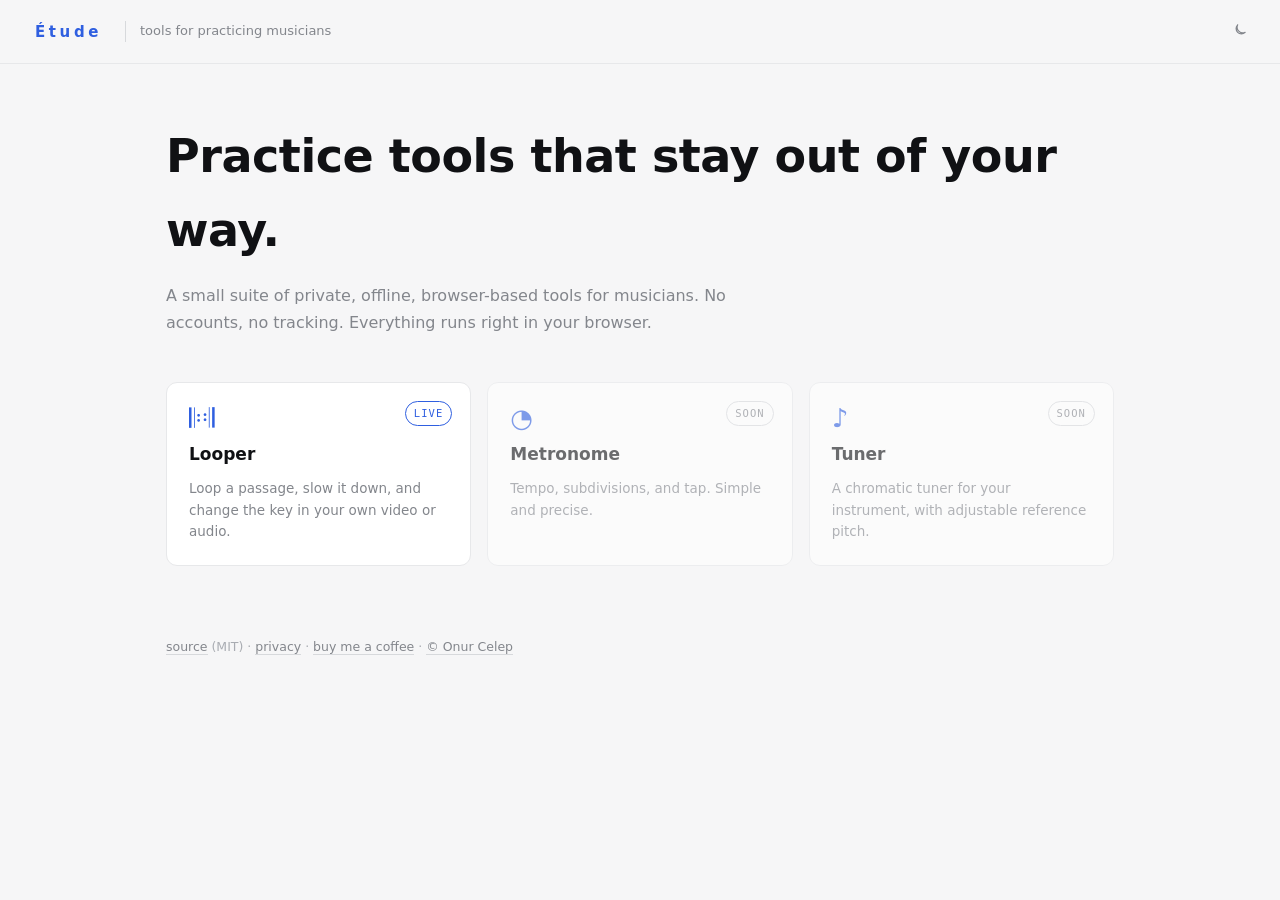
==== index.html @ 8694f166 "Footers: match item order across hub and Looper Both now end with: … · privacy · buy me a coffee · ©" ====
<!DOCTYPE html>
<html lang="en">
<head>
<meta charset="utf-8" />
<meta name="viewport" content="width=device-width, initial-scale=1" />
<title>Etude · tools for practicing musicians</title>
<meta name="description" content="A small suite of private, offline, browser-based tools for practicing musicians. No accounts, no uploads." />
<meta name="theme-color" content="#efeee7" id="themeColor" />
<link rel="icon" href="looper/icon-192.png" />
<script>/* set theme before paint to avoid a flash; ?theme=dark|light (e.g. arriving from the extension) wins and is remembered */try{var _p=new URLSearchParams(location.search).get('theme');if(_p!=='dark'&&_p!=='light')_p=null;var _t=_p||localStorage.getItem('etude.theme')||(matchMedia('(prefers-color-scheme:dark)').matches?'dark':'light');if(_p)localStorage.setItem('etude.theme',_p);document.documentElement.setAttribute('data-theme',_t);}catch(e){}</script>
<link rel="stylesheet" href="shared/theme.css" />
<style>
  .top{position:sticky;top:0;z-index:5;display:flex;align-items:center;gap:14px;flex-wrap:wrap;
       padding:16px 26px;background:color-mix(in srgb,var(--paper) 85%,transparent);
       -webkit-backdrop-filter:blur(12px);backdrop-filter:blur(12px);border-bottom:1px solid var(--line)}
  .top .tag{color:var(--mut);font-size:13px;border-left:1px solid var(--line-2);padding-left:14px}
  .grow{flex:1}
  @media (max-width:640px){ .top .tag{display:none} }

  .wrap{max-width:1000px;margin:0 auto;padding:56px 26px 40px}
  .hero h1{font-size:clamp(30px,6vw,46px);letter-spacing:-.01em;margin:0 0 14px;font-weight:600}
  .hero p{font-size:16px;color:var(--mut);max-width:56ch;margin:0 0 8px;line-height:1.7}

  .tools{margin-top:46px;display:grid;grid-template-columns:repeat(auto-fill,minmax(260px,1fr));gap:16px}
  .tool{display:flex;flex-direction:column;gap:10px;padding:22px;border:1px solid var(--line);border-radius:var(--r);
        background:var(--card);transition:border-color .15s,transform .15s;position:relative;min-height:150px}
  a.tool:hover{border-color:var(--accent);transform:translateY(-2px)}
  .tool .g{font-size:26px;line-height:1;color:var(--accent)}
  .tool h3{margin:0;font-size:17px;font-weight:600}
  .tool p{margin:0;color:var(--mut);font-size:13.5px;line-height:1.6}
  .tool .badge{position:absolute;top:18px;right:18px;font-family:var(--mono);font-size:10.5px;letter-spacing:.1em;
        text-transform:uppercase;color:var(--accent);border:1px solid var(--accent);border-radius:99px;padding:3px 8px}
  .tool.soon{opacity:.6;pointer-events:none}
  .tool.soon .badge{color:var(--mut);border-color:var(--line-2)}

  footer{max-width:1000px;margin:0 auto;padding:30px 26px 60px;color:var(--faint);font-size:12.5px;line-height:1.8}
  footer a{color:var(--mut);border-bottom:1px solid var(--line-2)}
  footer a:hover{color:var(--accent);border-color:var(--accent)}
  footer .sig{margin-top:10px;font-size:12px;color:var(--faint)}

  /* dual identity: serif headings (Score) · hardware panels (Console) */
  .hero h1{font-family:var(--display);font-weight:600}
  .tool h3{font-family:var(--display)}
  [data-theme="dark"] .top{background:rgba(20,19,25,.82)}
  [data-theme="dark"] .tool{background:linear-gradient(180deg,#221f28,#191820);border-color:rgba(255,255,255,.07);
    box-shadow:inset 0 1px 0 rgba(255,255,255,.03),0 14px 34px -24px #000}
  [data-theme="dark"] a.tool:hover{border-color:var(--accent)}
</style>
</head>
<body>
  <div class="top">
    <span class="brand"><svg class="mark" viewBox="0 0 13 24" aria-hidden="true"><rect x="1" y="4" width="2.6" height="16" rx="0.7" fill="currentColor"/><rect x="4.6" y="4" width="1.3" height="16" rx="0.5" fill="currentColor"/><circle cx="8" cy="9" r="1.3" fill="currentColor"/><circle cx="8" cy="15" r="1.3" fill="currentColor"/></svg><span class="title">Étude</span><svg class="mark" viewBox="0 0 13 24" aria-hidden="true"><circle cx="5" cy="9" r="1.3" fill="currentColor"/><circle cx="5" cy="15" r="1.3" fill="currentColor"/><rect x="7.1" y="4" width="1.3" height="16" rx="0.5" fill="currentColor"/><rect x="9.4" y="4" width="2.6" height="16" rx="0.7" fill="currentColor"/></svg></span>
    <span class="tag">tools for practicing musicians</span>
    <span class="grow"></span>
    <button class="icon-btn" id="themeBtn" title="Switch light / dark" aria-label="Switch light or dark theme"></button>
  </div>

  <main class="wrap">
    <section class="hero">
      <h1>Practice tools that stay out of your way.</h1>
      <p>A small suite of private, offline, browser-based tools for musicians. No accounts, no tracking. Everything runs right in your browser.</p>
    </section>

    <section class="tools">
      <a class="tool" href="looper/">
        <span class="badge">live</span>
        <span class="g">𝄆𝄇</span>
        <h3>Looper</h3>
        <p>Loop a passage, slow it down, and change the key in your own video or audio.</p>
      </a>

      <div class="tool soon">
        <span class="badge">soon</span>
        <span class="g">◔</span>
        <h3>Metronome</h3>
        <p>Tempo, subdivisions, and tap. Simple and precise.</p>
      </div>

      <div class="tool soon">
        <span class="badge">soon</span>
        <span class="g">♪</span>
        <h3>Tuner</h3>
        <p>A chromatic tuner for your instrument, with adjustable reference pitch.</p>
      </div>
    </section>
  </main>

  <footer>
    <a href="https://github.com/onurcelep/etude" target="_blank" rel="noopener">source</a> (MIT) ·
    <a href="privacy.html">privacy</a> ·
    <a href="https://buymeacoffee.com/onurcelep" target="_blank" rel="noopener">buy me a coffee</a> ·
    <a href="https://onurcelep.github.io" target="_blank" rel="noopener">© Onur Celep</a>
  </footer>

<script>
  const $ = id => document.getElementById(id);
  const SUN = '<svg width="17" height="17" viewBox="0 0 24 24" fill="none" stroke="currentColor" stroke-width="1.7" stroke-linecap="round"><circle cx="12" cy="12" r="4.1"/><path d="M12 2.6v2.2M12 19.2v2.2M2.6 12h2.2M19.2 12h2.2M5.1 5.1l1.6 1.6M17.3 17.3l1.6 1.6M18.9 5.1l-1.6 1.6M6.7 17.3l-1.6 1.6"/></svg>';
  const MOON = '<svg width="17" height="17" viewBox="0 0 24 24" fill="none" stroke="currentColor" stroke-width="1.7" stroke-linecap="round" stroke-linejoin="round"><path d="M20 14.6A8 8 0 0 1 9.4 4 7 7 0 1 0 20 14.6z"/></svg>';
  function applyTheme(t){
    document.documentElement.setAttribute('data-theme', t);
    const tc = $('themeColor'); if (tc) tc.setAttribute('content', t === 'dark' ? '#121114' : '#efeee7');
    const b = $('themeBtn'); if (b){ b.innerHTML = t === 'dark' ? SUN : MOON; b.title = t === 'dark' ? 'Switch to light' : 'Switch to dark'; }
  }
  $('themeBtn').onclick = () => {
    const next = document.documentElement.getAttribute('data-theme') === 'dark' ? 'light' : 'dark';
    localStorage.setItem('etude.theme', next); applyTheme(next);
  };
  applyTheme(document.documentElement.getAttribute('data-theme') || 'light');
</script>
</body>
</html>
---- shared/theme.css ----
/* Etude shared design system (light "Studio" / dark "Console").
   Every tool links this so the suite stays visually consistent. */
:root{
  --paper:#f6f6f7; --card:#ffffff; --paper-2:#eef0f2;
  --ink:#101114; --mut:#83868c; --faint:#a9acb2;
  --line:#e7e8ea; --line-2:#d7d9dc;
  --accent:#2f5fe0; --accent-2:#244fc4; --accent-soft:rgba(47,95,224,.10);
  --r:11px; --r-sm:7px;
  --mono:"SFMono-Regular",ui-monospace,"DejaVu Sans Mono",Menlo,Consolas,"Courier New",monospace;
  --ui:-apple-system,BlinkMacSystemFont,"Segoe UI",Roboto,system-ui,sans-serif;
}
[data-theme="dark"]{
  --paper:#121114; --card:#1a191e; --paper-2:#24222b;
  --ink:#eeecef; --mut:#918e98; --faint:#6a6772;
  --line:rgba(255,255,255,.09); --line-2:rgba(255,255,255,.18);
  --accent:#e6a94a; --accent-2:#f0b95e; --accent-soft:rgba(230,169,74,.15);
}

*{box-sizing:border-box}
html,body{height:100%}
body{margin:0;font:14px/1.6 var(--ui);color:var(--ink);background:var(--paper);
     -webkit-font-smoothing:antialiased;transition:background .25s,color .25s}
a{color:inherit;text-decoration:none}
::selection{background:var(--accent-soft)}

.mono{font-family:var(--mono)}
.mut{color:var(--mut)}

/* wordmark */
.brand{display:inline-flex;align-items:center;gap:9px}
.brand .rep{color:var(--accent);font-size:18px;line-height:1}
.brand .title{letter-spacing:.24em;font-size:15px;font-weight:600;color:var(--accent)}

/* buttons */
.btn{font:inherit;font-size:13px;cursor:pointer;color:var(--ink);background:transparent;
     border:1px solid var(--line-2);border-radius:var(--r-sm);padding:8px 14px;
     transition:border-color .12s,background .12s,color .12s}
.btn:hover{border-color:var(--accent)}
.btn.primary{background:var(--accent);border-color:var(--accent);color:var(--paper)}
.btn.primary:hover{background:var(--accent-2);border-color:var(--accent-2)}
.icon-btn{border:none;background:transparent;padding:6px;border-radius:var(--r-sm);
     color:var(--mut);cursor:pointer;line-height:1}
.icon-btn:hover{background:var(--paper-2);color:var(--ink)}
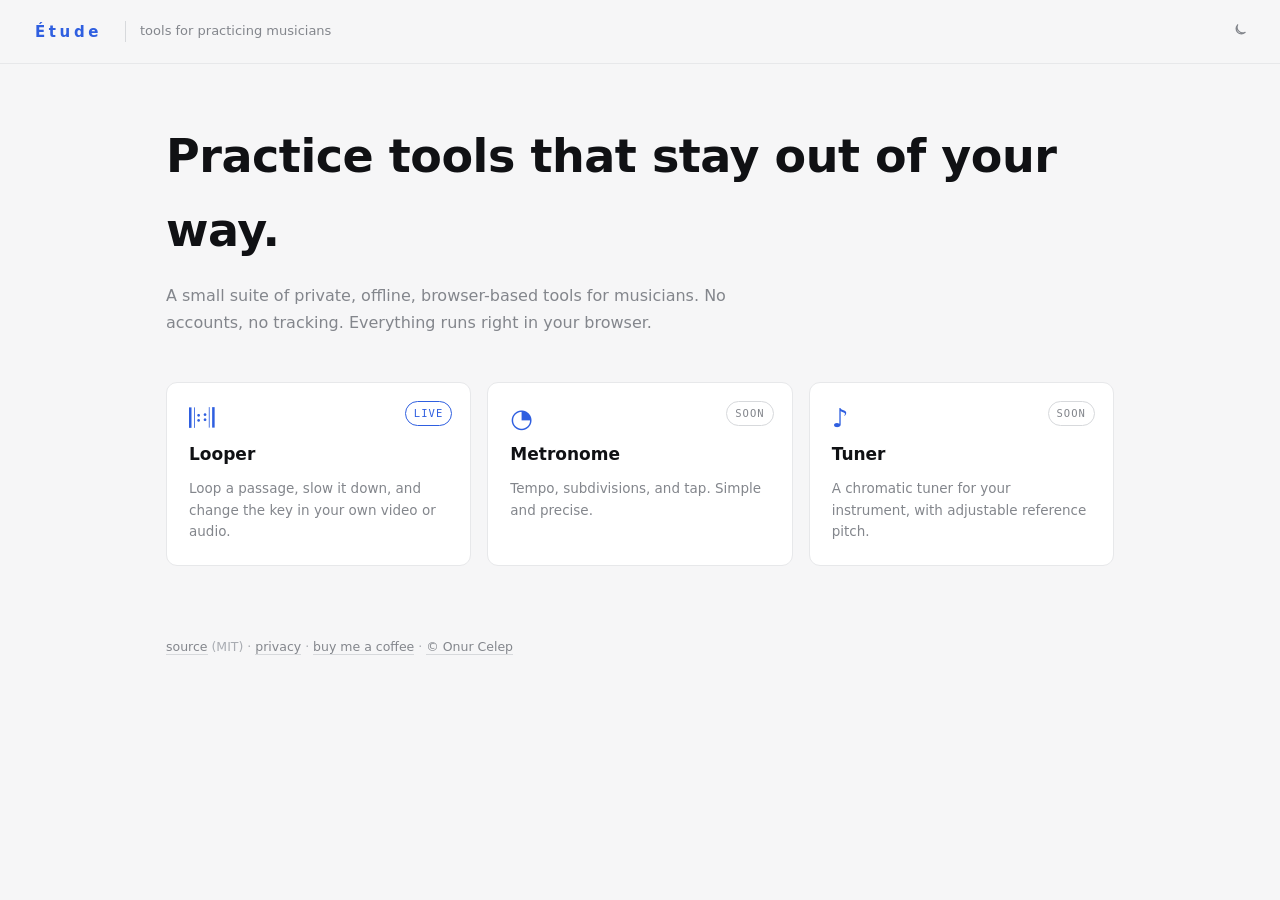
==== commit 17f420f2: "Hub: scroll-in reveals + spring/expo easing + fluid motion polish Vanilla, no-build: IntersectionObs" ====
--- a/index.html
+++ b/index.html
@@ -23,8 +23,8 @@
 
   .tools{margin-top:46px;display:grid;grid-template-columns:repeat(auto-fill,minmax(260px,1fr));gap:16px}
   .tool{display:flex;flex-direction:column;gap:10px;padding:22px;border:1px solid var(--line);border-radius:var(--r);
-        background:var(--card);transition:border-color .15s,transform .15s;position:relative;min-height:150px}
-  a.tool:hover{border-color:var(--accent);transform:translateY(-2px)}
+        background:var(--card);transition:border-color .2s var(--ease-out),transform .35s var(--ease-spring),box-shadow .35s var(--ease-out);position:relative;min-height:150px}
+  a.tool:hover{border-color:var(--accent);transform:translateY(-4px);box-shadow:0 14px 30px -20px rgba(0,0,0,.45)}
   .tool .g{font-size:26px;line-height:1;color:var(--accent)}
   .tool h3{margin:0;font-size:17px;font-weight:600}
   .tool p{margin:0;color:var(--mut);font-size:13.5px;line-height:1.6}
@@ -45,6 +45,13 @@
   [data-theme="dark"] .tool{background:linear-gradient(180deg,#221f28,#191820);border-color:rgba(255,255,255,.07);
     box-shadow:inset 0 1px 0 rgba(255,255,255,.03),0 14px 34px -24px #000}
   [data-theme="dark"] a.tool:hover{border-color:var(--accent)}
+
+  /* motion: scroll-in reveals + spring/expo easing (no build, reduced-motion safe) */
+  :root{--ease-out:cubic-bezier(.2,.8,.2,1);--ease-spring:cubic-bezier(.34,1.3,.5,1);--ease-expo:cubic-bezier(.16,1,.3,1)}
+  @keyframes riseIn{from{opacity:0;translate:0 18px}to{opacity:1;translate:0 0}}
+  .reveal{opacity:0;translate:0 18px}                                      /* translate ≠ transform, so card hover is unaffected */
+  .reveal.in{animation:riseIn .7s var(--ease-expo) both;animation-delay:var(--rd,0ms)}
+  @media (prefers-reduced-motion:reduce){.reveal,.reveal.in{opacity:1;translate:0 0;animation:none}}
 </style>
 </head>
 <body>
@@ -57,26 +64,26 @@
 
   <main class="wrap">
     <section class="hero">
-      <h1>Practice tools that stay out of your way.</h1>
-      <p>A small suite of private, offline, browser-based tools for musicians. No accounts, no tracking. Everything runs right in your browser.</p>
+      <h1 class="reveal" style="--rd:40ms">Practice tools that stay out of your way.</h1>
+      <p class="reveal" style="--rd:130ms">A small suite of private, offline, browser-based tools for musicians. No accounts, no tracking. Everything runs right in your browser.</p>
     </section>
 
     <section class="tools">
-      <a class="tool" href="looper/">
+      <a class="tool reveal" style="--rd:240ms" href="looper/">
         <span class="badge">live</span>
         <span class="g">𝄆𝄇</span>
         <h3>Looper</h3>
         <p>Loop a passage, slow it down, and change the key in your own video or audio.</p>
       </a>
 
-      <div class="tool soon">
+      <div class="tool soon reveal" style="--rd:320ms">
         <span class="badge">soon</span>
         <span class="g">◔</span>
         <h3>Metronome</h3>
         <p>Tempo, subdivisions, and tap. Simple and precise.</p>
       </div>
 
-      <div class="tool soon">
+      <div class="tool soon reveal" style="--rd:400ms">
         <span class="badge">soon</span>
         <span class="g">♪</span>
         <h3>Tuner</h3>
@@ -106,6 +113,18 @@
     localStorage.setItem('etude.theme', next); applyTheme(next);
   };
   applyTheme(document.documentElement.getAttribute('data-theme') || 'light');
+
+  /* scroll-in reveals: add .in when an element scrolls into view (IO, once each) */
+  (function(){
+    var els = document.querySelectorAll('.reveal');
+    if (matchMedia('(prefers-reduced-motion:reduce)').matches || !('IntersectionObserver' in window)) {
+      els.forEach(function(e){ e.classList.add('in'); }); return;
+    }
+    var io = new IntersectionObserver(function(entries){
+      entries.forEach(function(en){ if (en.isIntersecting){ en.target.classList.add('in'); io.unobserve(en.target); } });
+    }, { threshold: 0.14, rootMargin: '0px 0px -6% 0px' });
+    els.forEach(function(e){ io.observe(e); });
+  })();
 </script>
 </body>
 </html>
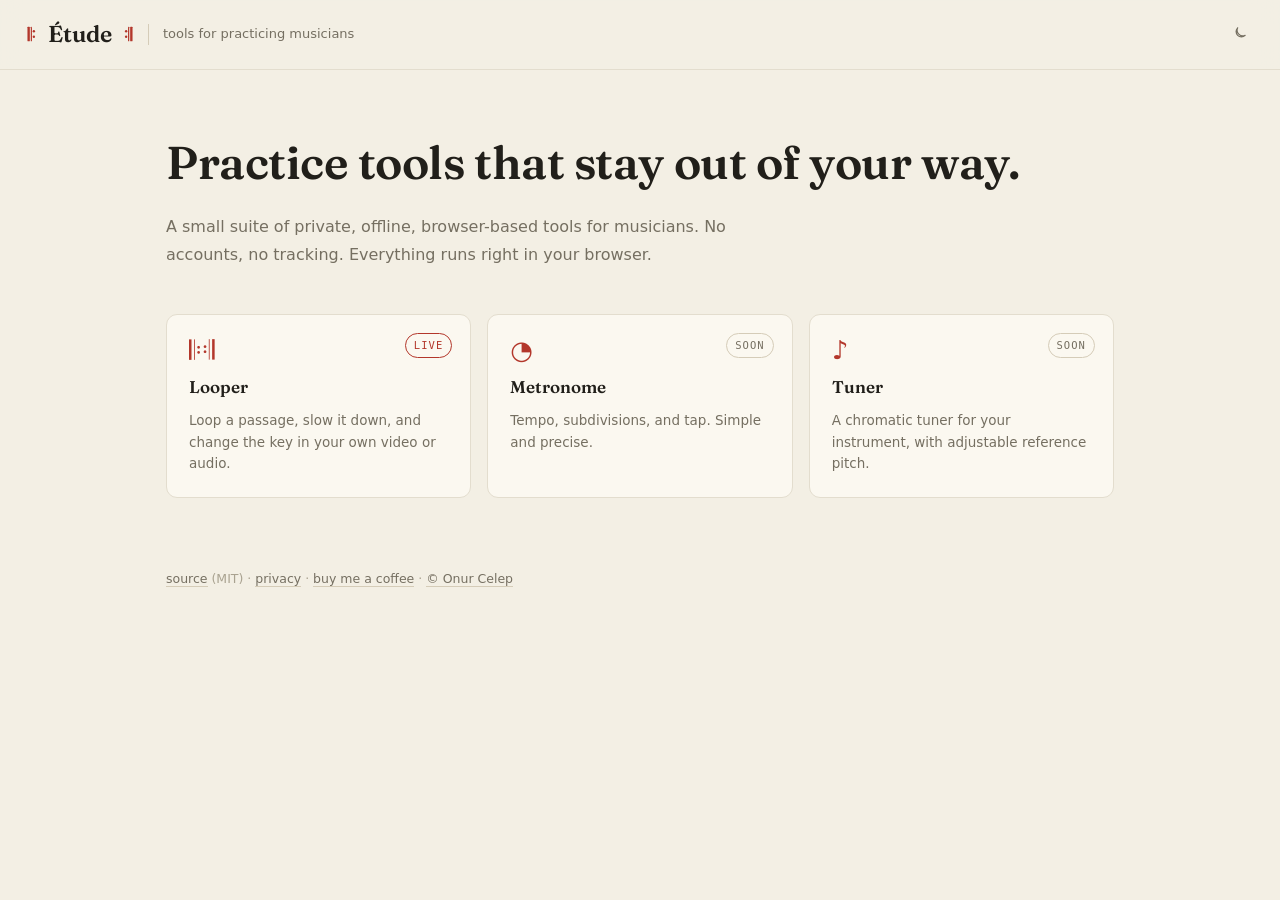
==== commit 78961031: "Hub: adopt the Looper's warm palette (closes #16) The hub's shared/theme.css had drifted to cooler n" ====
--- a/index.html
+++ b/index.html
@@ -5,7 +5,7 @@
 <meta name="viewport" content="width=device-width, initial-scale=1" />
 <title>Etude · tools for practicing musicians</title>
 <meta name="description" content="A small suite of private, offline, browser-based tools for practicing musicians. No accounts, no uploads." />
-<meta name="theme-color" content="#efeee7" id="themeColor" />
+<meta name="theme-color" content="#f3efe4" id="themeColor" />
 <link rel="icon" href="looper/icon-192.png" />
 <script>/* set theme before paint to avoid a flash; ?theme=dark|light (e.g. arriving from the extension) wins and is remembered */try{var _p=new URLSearchParams(location.search).get('theme');if(_p!=='dark'&&_p!=='light')_p=null;var _t=_p||localStorage.getItem('etude.theme')||(matchMedia('(prefers-color-scheme:dark)').matches?'dark':'light');if(_p)localStorage.setItem('etude.theme',_p);document.documentElement.setAttribute('data-theme',_t);}catch(e){}</script>
 <link rel="stylesheet" href="shared/theme.css" />
@@ -41,7 +41,7 @@
   /* dual identity: serif headings (Score) · hardware panels (Console) */
   .hero h1{font-family:var(--display);font-weight:600}
   .tool h3{font-family:var(--display)}
-  [data-theme="dark"] .top{background:rgba(20,19,25,.82)}
+  [data-theme="dark"] .top{background:rgba(20,18,16,.82)}
   [data-theme="dark"] .tool{background:linear-gradient(180deg,#221f28,#191820);border-color:rgba(255,255,255,.07);
     box-shadow:inset 0 1px 0 rgba(255,255,255,.03),0 14px 34px -24px #000}
   [data-theme="dark"] a.tool:hover{border-color:var(--accent)}
@@ -105,7 +105,7 @@
   const MOON = '<svg width="17" height="17" viewBox="0 0 24 24" fill="none" stroke="currentColor" stroke-width="1.7" stroke-linecap="round" stroke-linejoin="round"><path d="M20 14.6A8 8 0 0 1 9.4 4 7 7 0 1 0 20 14.6z"/></svg>';
   function applyTheme(t){
     document.documentElement.setAttribute('data-theme', t);
-    const tc = $('themeColor'); if (tc) tc.setAttribute('content', t === 'dark' ? '#121114' : '#efeee7');
+    const tc = $('themeColor'); if (tc) tc.setAttribute('content', t === 'dark' ? '#141210' : '#f3efe4');
     const b = $('themeBtn'); if (b){ b.innerHTML = t === 'dark' ? SUN : MOON; b.title = t === 'dark' ? 'Switch to light' : 'Switch to dark'; }
   }
   $('themeBtn').onclick = () => {
--- a/shared/theme.css
+++ b/shared/theme.css
@@ -1,19 +1,25 @@
-/* Etude shared design system (light "Studio" / dark "Console").
-   Every tool links this so the suite stays visually consistent. */
+/* Etude shared design system. Two identities on the theme toggle:
+   light = "Score" (manuscript · Fraunces · rehearsal-pencil red),
+   dark  = "Console" (boutique practice deck · amber). */
+@font-face{font-family:"Fraunces";font-style:normal;font-weight:100 900;font-display:swap;
+  src:url("fonts/fraunces-roman.woff2") format("woff2")}
+@font-face{font-family:"Fraunces";font-style:italic;font-weight:100 900;font-display:swap;
+  src:url("fonts/fraunces-italic.woff2") format("woff2")}
 :root{
-  --paper:#f6f6f7; --card:#ffffff; --paper-2:#eef0f2;
-  --ink:#101114; --mut:#83868c; --faint:#a9acb2;
-  --line:#e7e8ea; --line-2:#d7d9dc;
-  --accent:#2f5fe0; --accent-2:#244fc4; --accent-soft:rgba(47,95,224,.10);
+  --paper:#f3efe4; --card:#fbf8f0; --paper-2:#ebe5d6;
+  --ink:#211f1a; --mut:#756f61; --faint:#a9a290;
+  --line:#e3ddce; --line-2:#d5ccb8;
+  --accent:#b3372b; --accent-2:#8f2b21; --accent-soft:rgba(179,55,43,.10); --red:#b3372b;
   --r:11px; --r-sm:7px;
   --mono:"SFMono-Regular",ui-monospace,"DejaVu Sans Mono",Menlo,Consolas,"Courier New",monospace;
   --ui:-apple-system,BlinkMacSystemFont,"Segoe UI",Roboto,system-ui,sans-serif;
+  --display:"Fraunces","Iowan Old Style","Palatino Linotype",Palatino,Georgia,serif;
 }
 [data-theme="dark"]{
-  --paper:#121114; --card:#1a191e; --paper-2:#24222b;
-  --ink:#eeecef; --mut:#918e98; --faint:#6a6772;
+  --paper:#141210; --card:#1c1917; --paper-2:#282320;
+  --ink:#f0ece4; --mut:#968f82; --faint:#6d675d;
   --line:rgba(255,255,255,.09); --line-2:rgba(255,255,255,.18);
-  --accent:#e6a94a; --accent-2:#f0b95e; --accent-soft:rgba(230,169,74,.15);
+  --accent:#e6a94a; --accent-2:#f0b95e; --accent-soft:rgba(230,169,74,.15); --red:#e0664f;
 }
 
 *{box-sizing:border-box}
@@ -26,10 +32,12 @@
 .mono{font-family:var(--mono)}
 .mut{color:var(--mut)}
 
-/* wordmark */
-.brand{display:inline-flex;align-items:center;gap:9px}
-.brand .rep{color:var(--accent);font-size:18px;line-height:1}
-.brand .title{letter-spacing:.24em;font-size:15px;font-weight:600;color:var(--accent)}
+[data-theme="dark"] body{background:linear-gradient(180deg,#201e25,#141319)}
+
+/* wordmark: Fraunces "Étude" flanked by the SVG repeat marks (identical to the Looper) */
+.brand{display:inline-flex;align-items:center;gap:9px;color:var(--accent)}
+.brand .mark{width:13px;height:22px;color:var(--accent);flex:none}
+.brand .title{font-family:var(--display);font-size:23px;font-weight:600;letter-spacing:0;color:var(--ink)}
 
 /* buttons */
 .btn{font:inherit;font-size:13px;cursor:pointer;color:var(--ink);background:transparent;
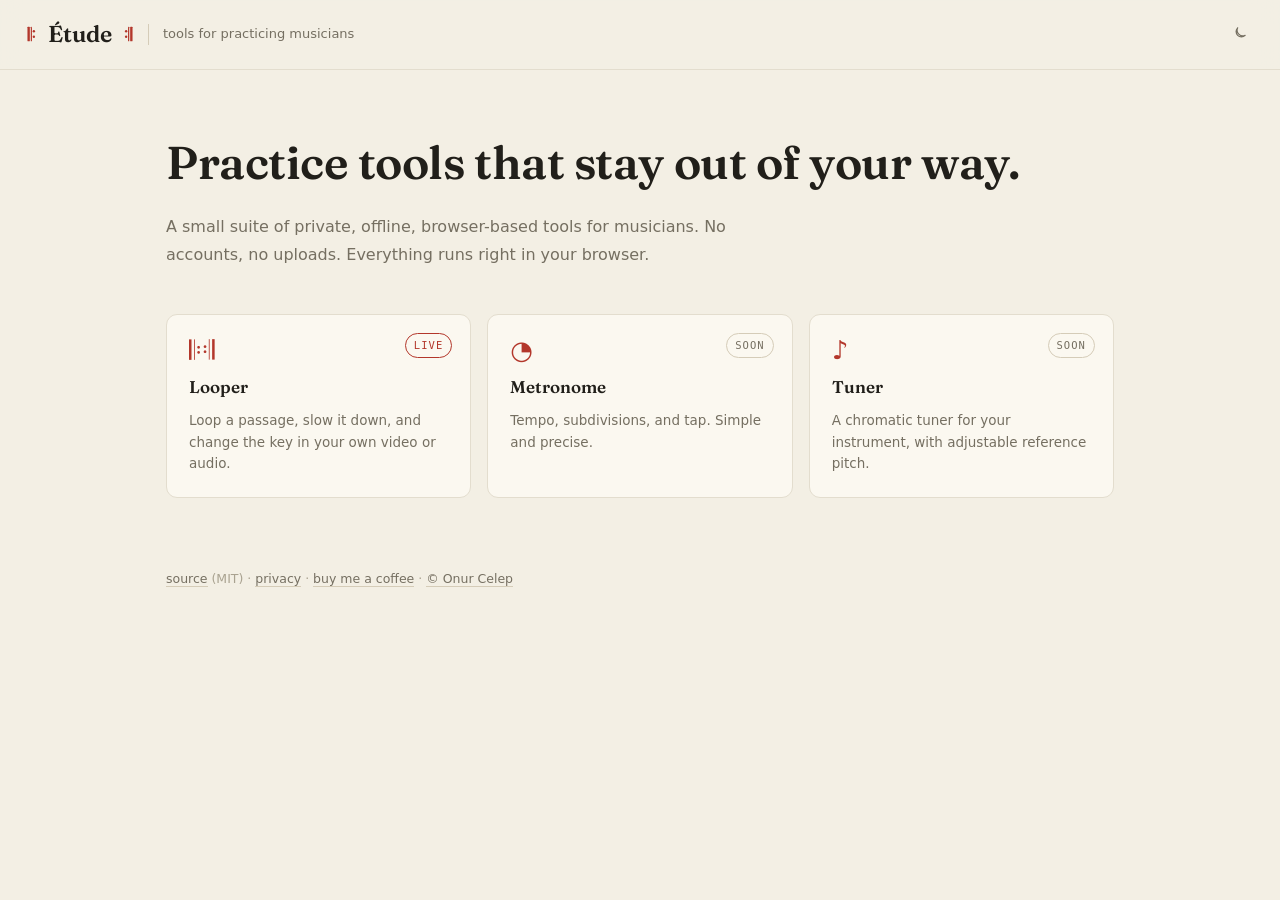
==== commit a9f0d6e2: "Add Cloudflare Web Analytics, update privacy claims to match Adds the beacon script to index.html, p" ====
--- a/index.html
+++ b/index.html
@@ -65,7 +65,7 @@
   <main class="wrap">
     <section class="hero">
       <h1 class="reveal" style="--rd:40ms">Practice tools that stay out of your way.</h1>
-      <p class="reveal" style="--rd:130ms">A small suite of private, offline, browser-based tools for musicians. No accounts, no tracking. Everything runs right in your browser.</p>
+      <p class="reveal" style="--rd:130ms">A small suite of private, offline, browser-based tools for musicians. No accounts, no uploads. Everything runs right in your browser.</p>
     </section>
 
     <section class="tools">
@@ -126,5 +126,6 @@
     els.forEach(function(e){ io.observe(e); });
   })();
 </script>
+<!-- Cloudflare Web Analytics --><script type='module' src='https://static.cloudflareinsights.com/beacon.min.js' data-cf-beacon='{"token": "f3cb1a77c26d4ceea424df19198cc77f"}'></script><!-- End Cloudflare Web Analytics -->
 </body>
 </html>
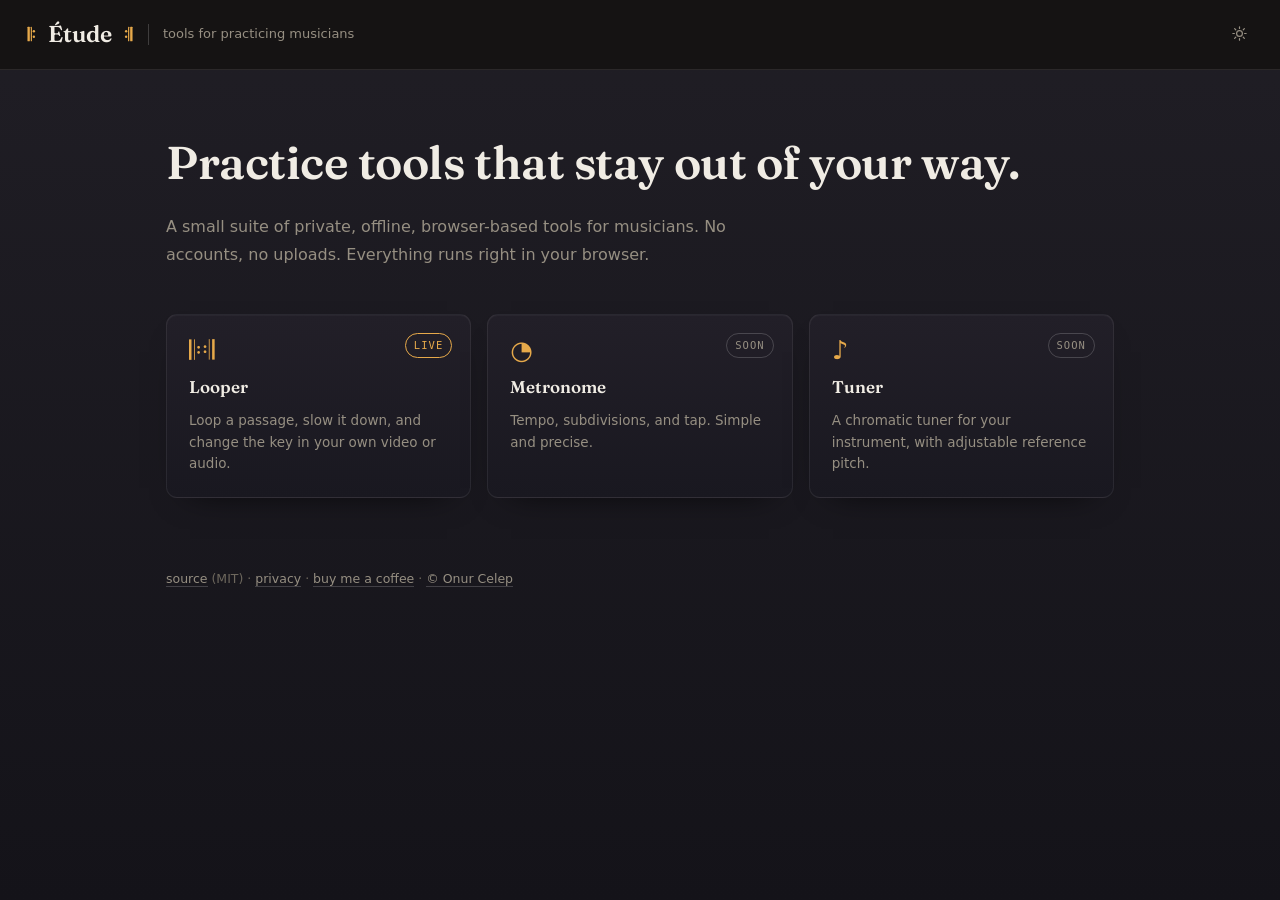
==== commit a5c4606f: "Rename the extension pill to "YouTube video" and default to dark theme The topbar cross-link to the " ====
--- a/index.html
+++ b/index.html
@@ -7,7 +7,7 @@
 <meta name="description" content="A small suite of private, offline, browser-based tools for practicing musicians. No accounts, no uploads." />
 <meta name="theme-color" content="#f3efe4" id="themeColor" />
 <link rel="icon" href="looper/icon-192.png" />
-<script>/* set theme before paint to avoid a flash; ?theme=dark|light (e.g. arriving from the extension) wins and is remembered */try{var _p=new URLSearchParams(location.search).get('theme');if(_p!=='dark'&&_p!=='light')_p=null;var _t=_p||localStorage.getItem('etude.theme')||(matchMedia('(prefers-color-scheme:dark)').matches?'dark':'light');if(_p)localStorage.setItem('etude.theme',_p);document.documentElement.setAttribute('data-theme',_t);}catch(e){}</script>
+<script>/* set theme before paint to avoid a flash; ?theme=dark|light (e.g. arriving from the extension) wins and is remembered; default is dark */try{var _p=new URLSearchParams(location.search).get('theme');if(_p!=='dark'&&_p!=='light')_p=null;var _t=_p||localStorage.getItem('etude.theme')||'dark';if(_p)localStorage.setItem('etude.theme',_p);document.documentElement.setAttribute('data-theme',_t);}catch(e){}</script>
 <link rel="stylesheet" href="shared/theme.css" />
 <style>
   .top{position:sticky;top:0;z-index:5;display:flex;align-items:center;gap:14px;flex-wrap:wrap;
@@ -112,7 +112,7 @@
     const next = document.documentElement.getAttribute('data-theme') === 'dark' ? 'light' : 'dark';
     localStorage.setItem('etude.theme', next); applyTheme(next);
   };
-  applyTheme(document.documentElement.getAttribute('data-theme') || 'light');
+  applyTheme(document.documentElement.getAttribute('data-theme') || 'dark');
 
   /* scroll-in reveals: add .in when an element scrolls into view (IO, once each) */
   (function(){
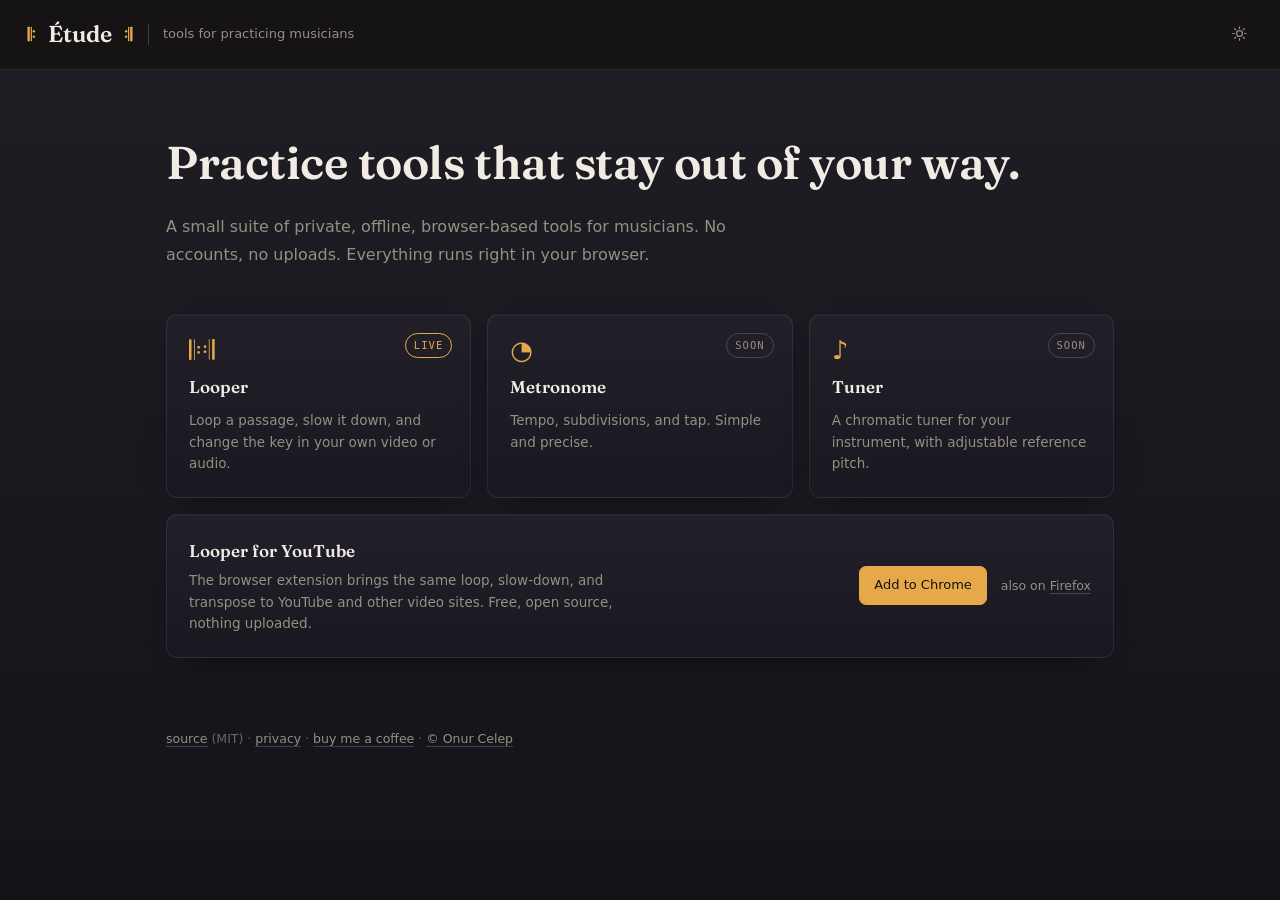
==== commit 0daea4c0: "Add adaptive extension install button to the hub The landing page now offers the Looper extension di" ====
--- a/index.html
+++ b/index.html
@@ -33,6 +33,16 @@
   .tool.soon{opacity:.6;pointer-events:none}
   .tool.soon .badge{color:var(--mut);border-color:var(--line-2)}
 
+  .ext{margin-top:16px;display:flex;align-items:center;justify-content:space-between;gap:18px;flex-wrap:wrap;
+       padding:22px;border:1px solid var(--line);border-radius:var(--r);background:var(--card)}
+  .ext h3{margin:0 0 6px;font-size:17px;font-weight:600;font-family:var(--display)}
+  .ext p{margin:0;color:var(--mut);font-size:13.5px;line-height:1.6;max-width:52ch}
+  .ext-cta{display:flex;align-items:center;gap:14px}
+  .ext-cta .btn{white-space:nowrap}
+  .ext-alt{color:var(--mut);font-size:12.5px}
+  .ext-alt a{color:var(--mut);border-bottom:1px solid var(--line-2)}
+  .ext-alt a:hover{color:var(--accent);border-color:var(--accent)}
+
   footer{max-width:1000px;margin:0 auto;padding:30px 26px 60px;color:var(--faint);font-size:12.5px;line-height:1.8}
   footer a{color:var(--mut);border-bottom:1px solid var(--line-2)}
   footer a:hover{color:var(--accent);border-color:var(--accent)}
@@ -43,6 +53,8 @@
   .tool h3{font-family:var(--display)}
   [data-theme="dark"] .top{background:rgba(20,18,16,.82)}
   [data-theme="dark"] .tool{background:linear-gradient(180deg,#221f28,#191820);border-color:rgba(255,255,255,.07);
+    box-shadow:inset 0 1px 0 rgba(255,255,255,.03),0 14px 34px -24px #000}
+  [data-theme="dark"] .ext{background:linear-gradient(180deg,#221f28,#191820);border-color:rgba(255,255,255,.07);
     box-shadow:inset 0 1px 0 rgba(255,255,255,.03),0 14px 34px -24px #000}
   [data-theme="dark"] a.tool:hover{border-color:var(--accent)}
 
@@ -90,6 +102,17 @@
         <p>A chromatic tuner for your instrument, with adjustable reference pitch.</p>
       </div>
     </section>
+
+    <section class="ext reveal" style="--rd:480ms">
+      <div>
+        <h3>Looper for YouTube</h3>
+        <p>The browser extension brings the same loop, slow-down, and transpose to YouTube and other video sites. Free, open source, nothing uploaded.</p>
+      </div>
+      <div class="ext-cta">
+        <a class="btn primary" id="extInstall" href="https://chromewebstore.google.com/detail/okkodbklbbcakcioebkfhonilgmdcmcd" target="_blank" rel="noopener">Add to Chrome</a>
+        <span class="ext-alt" id="extAlt">also on <a href="https://addons.mozilla.org/firefox/addon/etude-looper/" target="_blank" rel="noopener">Firefox</a></span>
+      </div>
+    </section>
   </main>
 
   <footer>
@@ -114,6 +137,32 @@
   };
   applyTheme(document.documentElement.getAttribute('data-theme') || 'dark');
 
+  /* adaptive install button: Firefox installs the signed .xpi in place (AMO doorhanger),
+     Chromium browsers go to the Web Store, everything else gets plain store links */
+  (function(){
+    var CWS = 'https://chromewebstore.google.com/detail/okkodbklbbcakcioebkfhonilgmdcmcd';
+    var AMO = 'https://addons.mozilla.org/firefox/addon/etude-looper/';
+    var XPI = 'https://addons.mozilla.org/firefox/downloads/latest/etude-looper/latest.xpi';
+    var btn = $('extInstall'), alt = $('extAlt');
+    var ua = navigator.userAgent;
+    var mobile = /Android|iPhone|iPad|iPod/.test(ua) || (navigator.maxTouchPoints > 1 && /Mac/.test(ua)); /* iPadOS reports as Mac */
+    var firefox = /Firefox\//.test(ua), chromium = /Chrome\/|Chromium\//.test(ua);
+    function link(href, label){ return '<a href="' + href + '" target="_blank" rel="noopener">' + label + '</a>'; }
+    if (firefox && !mobile) {
+      btn.textContent = 'Add to Firefox';
+      btn.href = XPI;
+      btn.removeAttribute('target'); /* same-tab click is what pops Firefox's install prompt */
+      alt.innerHTML = 'also on ' + link(CWS, 'Chrome');
+    } else if (chromium && !mobile) {
+      if (/Edg\//.test(ua)) btn.textContent = 'Add to Edge';
+      else if (/OPR\//.test(ua)) btn.textContent = 'Add to Opera';
+      /* default markup already targets the Chrome Web Store */
+    } else {
+      btn.remove();
+      alt.innerHTML = 'for desktop browsers: ' + link(CWS, 'Chrome') + ' · ' + link(AMO, 'Firefox');
+    }
+  })();
+
   /* scroll-in reveals: add .in when an element scrolls into view (IO, once each) */
   (function(){
     var els = document.querySelectorAll('.reveal');
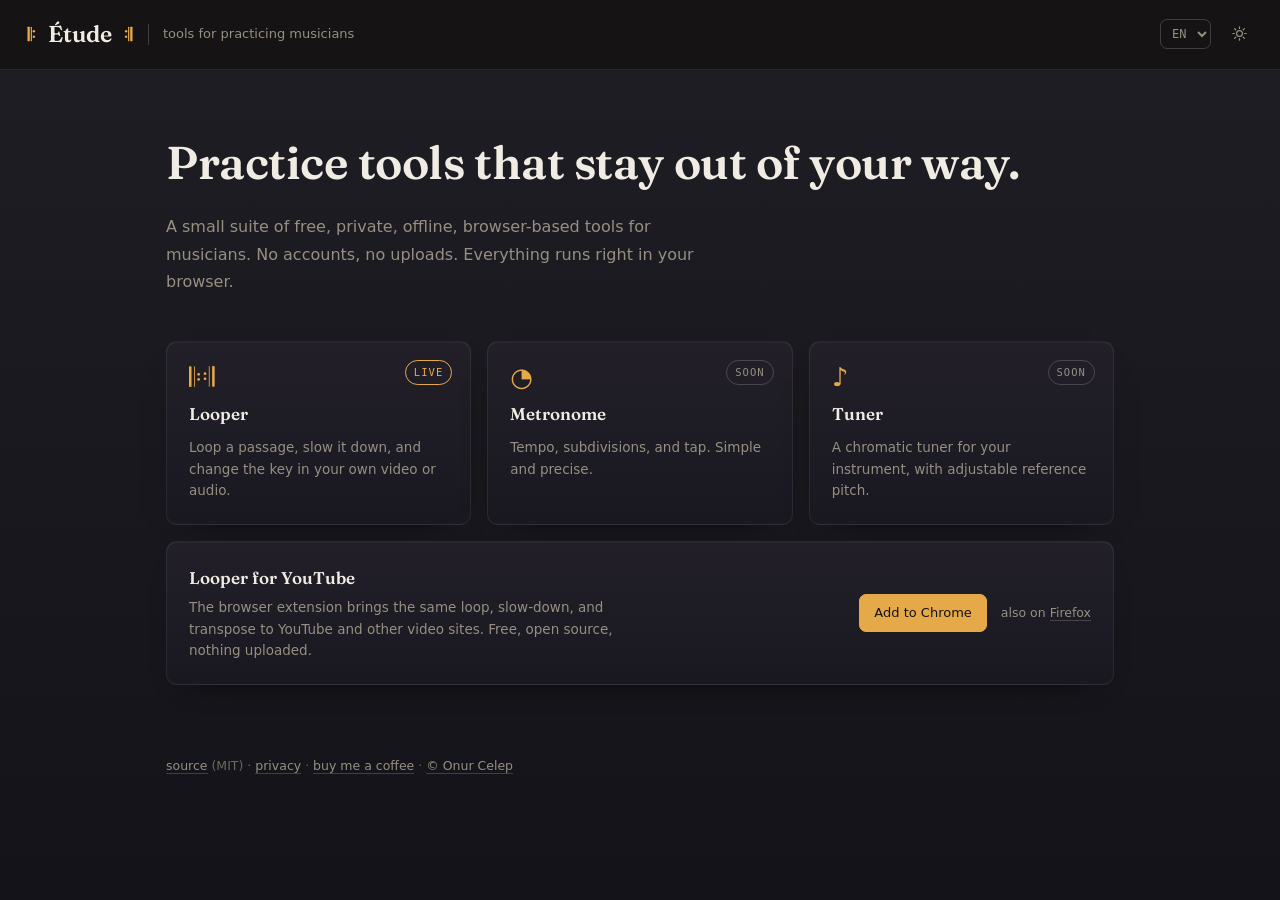
==== commit 943d49a7: "Add EN/TR/DE i18n to the hub and privacy pages The Looper was fully localized but the landing page a" ====
--- a/index.html
+++ b/index.html
@@ -4,7 +4,7 @@
 <meta charset="utf-8" />
 <meta name="viewport" content="width=device-width, initial-scale=1" />
 <title>Etude · tools for practicing musicians</title>
-<meta name="description" content="A small suite of private, offline, browser-based tools for practicing musicians. No accounts, no uploads." />
+<meta name="description" content="A small suite of free, private, offline, browser-based tools for practicing musicians. No accounts, no uploads." />
 <meta name="theme-color" content="#f3efe4" id="themeColor" />
 <link rel="icon" href="looper/icon-192.png" />
 <script>/* set theme before paint to avoid a flash; ?theme=dark|light (e.g. arriving from the extension) wins and is remembered; default is dark */try{var _p=new URLSearchParams(location.search).get('theme');if(_p!=='dark'&&_p!=='light')_p=null;var _t=_p||localStorage.getItem('etude.theme')||'dark';if(_p)localStorage.setItem('etude.theme',_p);document.documentElement.setAttribute('data-theme',_t);}catch(e){}</script>
@@ -15,6 +15,8 @@
        -webkit-backdrop-filter:blur(12px);backdrop-filter:blur(12px);border-bottom:1px solid var(--line)}
   .top .tag{color:var(--mut);font-size:13px;border-left:1px solid var(--line-2);padding-left:14px}
   .grow{flex:1}
+  .langsel{font-family:var(--mono);font-size:12px;color:var(--mut);background:transparent;border:1px solid var(--line-2);border-radius:var(--r-sm);padding:6px 7px;cursor:pointer}
+  .langsel:hover,.langsel:focus{outline:none;border-color:var(--accent)}
   @media (max-width:640px){ .top .tag{display:none} }
 
   .wrap{max-width:1000px;margin:0 auto;padding:56px 26px 40px}
@@ -69,44 +71,45 @@
 <body>
   <div class="top">
     <span class="brand"><svg class="mark" viewBox="0 0 13 24" aria-hidden="true"><rect x="1" y="4" width="2.6" height="16" rx="0.7" fill="currentColor"/><rect x="4.6" y="4" width="1.3" height="16" rx="0.5" fill="currentColor"/><circle cx="8" cy="9" r="1.3" fill="currentColor"/><circle cx="8" cy="15" r="1.3" fill="currentColor"/></svg><span class="title">Étude</span><svg class="mark" viewBox="0 0 13 24" aria-hidden="true"><circle cx="5" cy="9" r="1.3" fill="currentColor"/><circle cx="5" cy="15" r="1.3" fill="currentColor"/><rect x="7.1" y="4" width="1.3" height="16" rx="0.5" fill="currentColor"/><rect x="9.4" y="4" width="2.6" height="16" rx="0.7" fill="currentColor"/></svg></span>
-    <span class="tag">tools for practicing musicians</span>
+    <span class="tag" data-i18n="tag">tools for practicing musicians</span>
     <span class="grow"></span>
+    <select id="langSel" class="langsel" title="Language" aria-label="Language"><option value="en">EN</option><option value="tr">TR</option><option value="de">DE</option></select>
     <button class="icon-btn" id="themeBtn" title="Switch light / dark" aria-label="Switch light or dark theme"></button>
   </div>
 
   <main class="wrap">
     <section class="hero">
-      <h1 class="reveal" style="--rd:40ms">Practice tools that stay out of your way.</h1>
-      <p class="reveal" style="--rd:130ms">A small suite of private, offline, browser-based tools for musicians. No accounts, no uploads. Everything runs right in your browser.</p>
+      <h1 class="reveal" style="--rd:40ms" data-i18n="hero_title">Practice tools that stay out of your way.</h1>
+      <p class="reveal" style="--rd:130ms" data-i18n="hero_lede">A small suite of free, private, offline, browser-based tools for musicians. No accounts, no uploads. Everything runs right in your browser.</p>
     </section>
 
     <section class="tools">
       <a class="tool reveal" style="--rd:240ms" href="looper/">
-        <span class="badge">live</span>
+        <span class="badge" data-i18n="badge_live">live</span>
         <span class="g">𝄆𝄇</span>
         <h3>Looper</h3>
-        <p>Loop a passage, slow it down, and change the key in your own video or audio.</p>
+        <p data-i18n="looper_desc">Loop a passage, slow it down, and change the key in your own video or audio.</p>
       </a>
 
       <div class="tool soon reveal" style="--rd:320ms">
-        <span class="badge">soon</span>
+        <span class="badge" data-i18n="badge_soon">soon</span>
         <span class="g">◔</span>
-        <h3>Metronome</h3>
-        <p>Tempo, subdivisions, and tap. Simple and precise.</p>
+        <h3 data-i18n="metronome_name">Metronome</h3>
+        <p data-i18n="metronome_desc">Tempo, subdivisions, and tap. Simple and precise.</p>
       </div>
 
       <div class="tool soon reveal" style="--rd:400ms">
-        <span class="badge">soon</span>
+        <span class="badge" data-i18n="badge_soon">soon</span>
         <span class="g">♪</span>
-        <h3>Tuner</h3>
-        <p>A chromatic tuner for your instrument, with adjustable reference pitch.</p>
+        <h3 data-i18n="tuner_name">Tuner</h3>
+        <p data-i18n="tuner_desc">A chromatic tuner for your instrument, with adjustable reference pitch.</p>
       </div>
     </section>
 
     <section class="ext reveal" style="--rd:480ms">
       <div>
-        <h3>Looper for YouTube</h3>
-        <p>The browser extension brings the same loop, slow-down, and transpose to YouTube and other video sites. Free, open source, nothing uploaded.</p>
+        <h3 data-i18n="ext_title">Looper for YouTube</h3>
+        <p data-i18n="ext_desc">The browser extension brings the same loop, slow-down, and transpose to YouTube and other video sites. Free, open source, nothing uploaded.</p>
       </div>
       <div class="ext-cta">
         <a class="btn primary" id="extInstall" href="https://chromewebstore.google.com/detail/okkodbklbbcakcioebkfhonilgmdcmcd" target="_blank" rel="noopener">Add to Chrome</a>
@@ -116,14 +119,74 @@
   </main>
 
   <footer>
-    <a href="https://github.com/onurcelep/etude" target="_blank" rel="noopener">source</a> (MIT) ·
-    <a href="privacy.html">privacy</a> ·
-    <a href="https://buymeacoffee.com/onurcelep" target="_blank" rel="noopener">buy me a coffee</a> ·
+    <a href="https://github.com/onurcelep/etude" target="_blank" rel="noopener" data-i18n="f_source">source</a> (MIT) ·
+    <a href="privacy.html" data-i18n="f_privacy">privacy</a> ·
+    <a href="https://buymeacoffee.com/onurcelep" target="_blank" rel="noopener" data-i18n="coffee">buy me a coffee</a> ·
     <a href="https://onurcelep.github.io" target="_blank" rel="noopener">© Onur Celep</a>
   </footer>
 
 <script>
   const $ = id => document.getElementById(id);
+
+  /* ---- i18n: EN / TR / DE, same convention as the Looper (I18N object, t(), auto-detect, shared 'etude.lang' key) ---- */
+  const I18N = {
+    en: {
+      tag:"tools for practicing musicians",
+      hero_title:"Practice tools that stay out of your way.",
+      hero_lede:"A small suite of free, private, offline, browser-based tools for musicians. No accounts, no uploads. Everything runs right in your browser.",
+      badge_live:"live", badge_soon:"soon",
+      looper_desc:"Loop a passage, slow it down, and change the key in your own video or audio.",
+      metronome_name:"Metronome", metronome_desc:"Tempo, subdivisions, and tap. Simple and precise.",
+      tuner_name:"Tuner", tuner_desc:"A chromatic tuner for your instrument, with adjustable reference pitch.",
+      ext_title:"Looper for YouTube",
+      ext_desc:"The browser extension brings the same loop, slow-down, and transpose to YouTube and other video sites. Free, open source, nothing uploaded.",
+      add_chrome:"Add to Chrome", add_firefox:"Add to Firefox", add_edge:"Add to Edge", add_opera:"Add to Opera",
+      also_on:"also on {links}", for_desktop:"for desktop browsers: {links}",
+      f_source:"source", f_privacy:"privacy", coffee:"buy me a coffee"
+    },
+    tr: {
+      tag:"müzisyenler için çalışma araçları",
+      hero_title:"Yoluna çıkmayan çalışma araçları.",
+      hero_lede:"Müzisyenler için ücretsiz, gizliliğe saygılı, çevrimdışı, tarayıcı tabanlı küçük bir araç seti. Hesap yok, yükleme yok. Her şey doğrudan tarayıcında çalışır.",
+      badge_live:"yayında", badge_soon:"yakında",
+      looper_desc:"Kendi video veya ses dosyanda bir bölümü döngüye al, yavaşlat ve tonunu değiştir.",
+      metronome_name:"Metronom", metronome_desc:"Tempo, alt vuruşlar ve tap. Basit ve hassas.",
+      tuner_name:"Akort Aleti", tuner_desc:"Enstrümanın için ayarlanabilir referans frekanslı kromatik akort aleti.",
+      ext_title:"YouTube için Looper",
+      ext_desc:"Tarayıcı eklentisi aynı döngüleme, yavaşlatma ve transpozeyi YouTube'a ve diğer video sitelerine getirir. Ücretsiz, açık kaynak, hiçbir şey yüklenmez.",
+      add_chrome:"Chrome'a ekle", add_firefox:"Firefox'a ekle", add_edge:"Edge'e ekle", add_opera:"Opera'ya ekle",
+      also_on:"{links} için de mevcut", for_desktop:"masaüstü tarayıcılar için: {links}",
+      f_source:"kaynak", f_privacy:"gizlilik", coffee:"bana kahve ısmarla"
+    },
+    de: {
+      tag:"Werkzeuge für übende Musiker",
+      hero_title:"Übungswerkzeuge, die dir nicht im Weg stehen.",
+      hero_lede:"Eine kleine Sammlung kostenloser, privater, offline nutzbarer, browserbasierter Werkzeuge für Musiker. Keine Konten, keine Uploads. Alles läuft direkt in deinem Browser.",
+      badge_live:"live", badge_soon:"bald",
+      looper_desc:"Loope eine Passage, verlangsame sie und ändere die Tonart in deinem eigenen Video oder Audio.",
+      metronome_name:"Metronom", metronome_desc:"Tempo, Unterteilungen und Tap. Einfach und präzise.",
+      tuner_name:"Stimmgerät", tuner_desc:"Ein chromatisches Stimmgerät für dein Instrument, mit einstellbarem Kammerton.",
+      ext_title:"Looper für YouTube",
+      ext_desc:"Die Browser-Erweiterung bringt Loop, Verlangsamen und Transponieren auf YouTube und andere Videoseiten. Kostenlos, Open Source, nichts wird hochgeladen.",
+      add_chrome:"Zu Chrome hinzufügen", add_firefox:"Zu Firefox hinzufügen", add_edge:"Zu Edge hinzufügen", add_opera:"Zu Opera hinzufügen",
+      also_on:"auch für {links}", for_desktop:"für Desktop-Browser: {links}",
+      f_source:"Quelltext", f_privacy:"Datenschutz", coffee:"spendier mir einen Kaffee"
+    }
+  };
+  let lang = 'en';
+  function t(k, vars) {
+    let s = (I18N[lang] && I18N[lang][k] != null) ? I18N[lang][k] : (I18N.en[k] != null ? I18N.en[k] : k);
+    if (vars) for (const p in vars) s = s.split('{' + p + '}').join(vars[p]);
+    return s;
+  }
+  function applyLang() {
+    document.querySelectorAll('[data-i18n]').forEach(el => { el.textContent = t(el.getAttribute('data-i18n')); });
+    document.documentElement.lang = lang;
+    const ls = $('langSel'); if (ls) ls.value = lang;
+    renderExtCta();
+  }
+  function setLang(l) { lang = I18N[l] ? l : 'en'; try { localStorage.setItem('etude.lang', lang); } catch (e) {} applyLang(); }
+
   const SUN = '<svg width="17" height="17" viewBox="0 0 24 24" fill="none" stroke="currentColor" stroke-width="1.7" stroke-linecap="round"><circle cx="12" cy="12" r="4.1"/><path d="M12 2.6v2.2M12 19.2v2.2M2.6 12h2.2M19.2 12h2.2M5.1 5.1l1.6 1.6M17.3 17.3l1.6 1.6M18.9 5.1l-1.6 1.6M6.7 17.3l-1.6 1.6"/></svg>';
   const MOON = '<svg width="17" height="17" viewBox="0 0 24 24" fill="none" stroke="currentColor" stroke-width="1.7" stroke-linecap="round" stroke-linejoin="round"><path d="M20 14.6A8 8 0 0 1 9.4 4 7 7 0 1 0 20 14.6z"/></svg>';
   function applyTheme(t){
@@ -138,30 +201,44 @@
   applyTheme(document.documentElement.getAttribute('data-theme') || 'dark');
 
   /* adaptive install button: Firefox installs the signed .xpi in place (AMO doorhanger),
-     Chromium browsers go to the Web Store, everything else gets plain store links */
-  (function(){
+     Chromium browsers go to the Web Store, everything else gets plain store links.
+     Rendered through t() so applyLang() can re-label it on a language switch. */
+  const renderExtCta = (function(){
     var CWS = 'https://chromewebstore.google.com/detail/okkodbklbbcakcioebkfhonilgmdcmcd';
     var AMO = 'https://addons.mozilla.org/firefox/addon/etude-looper/';
     var XPI = 'https://addons.mozilla.org/firefox/downloads/latest/etude-looper/latest.xpi';
-    var btn = $('extInstall'), alt = $('extAlt');
     var ua = navigator.userAgent;
     var mobile = /Android|iPhone|iPad|iPod/.test(ua) || (navigator.maxTouchPoints > 1 && /Mac/.test(ua)); /* iPadOS reports as Mac */
     var firefox = /Firefox\//.test(ua), chromium = /Chrome\/|Chromium\//.test(ua);
     function link(href, label){ return '<a href="' + href + '" target="_blank" rel="noopener">' + label + '</a>'; }
-    if (firefox && !mobile) {
-      btn.textContent = 'Add to Firefox';
-      btn.href = XPI;
-      btn.removeAttribute('target'); /* same-tab click is what pops Firefox's install prompt */
-      alt.innerHTML = 'also on ' + link(CWS, 'Chrome');
-    } else if (chromium && !mobile) {
-      if (/Edg\//.test(ua)) btn.textContent = 'Add to Edge';
-      else if (/OPR\//.test(ua)) btn.textContent = 'Add to Opera';
-      /* default markup already targets the Chrome Web Store */
-    } else {
-      btn.remove();
-      alt.innerHTML = 'for desktop browsers: ' + link(CWS, 'Chrome') + ' · ' + link(AMO, 'Firefox');
-    }
+    return function(){
+      var btn = $('extInstall'), alt = $('extAlt');
+      if (firefox && !mobile) {
+        btn.textContent = t('add_firefox');
+        btn.href = XPI;
+        btn.removeAttribute('target'); /* same-tab click is what pops Firefox's install prompt */
+        alt.innerHTML = t('also_on', { links: link(CWS, 'Chrome') });
+      } else if (chromium && !mobile) {
+        if (/Edg\//.test(ua)) btn.textContent = t('add_edge');
+        else if (/OPR\//.test(ua)) btn.textContent = t('add_opera');
+        else btn.textContent = t('add_chrome'); /* the markup already targets the Chrome Web Store */
+        alt.innerHTML = t('also_on', { links: link(AMO, 'Firefox') });
+      } else {
+        btn.style.display = 'none'; /* hidden, not removed, so a language switch can re-render */
+        alt.innerHTML = t('for_desktop', { links: link(CWS, 'Chrome') + ' · ' + link(AMO, 'Firefox') });
+      }
+    };
   })();
+
+  /* ---- language: auto-detect from browser, remember manual choice ---- */
+  try {
+    const stored = localStorage.getItem('etude.lang');
+    const nav = (navigator.language || 'en').slice(0, 2).toLowerCase();
+    lang = stored || (I18N[nav] ? nav : 'en');
+  } catch (e) { lang = 'en'; }
+  if (!I18N[lang]) lang = 'en';
+  $('langSel').onchange = () => setLang($('langSel').value);
+  applyLang();
 
   /* scroll-in reveals: add .in when an element scrolls into view (IO, once each) */
   (function(){
